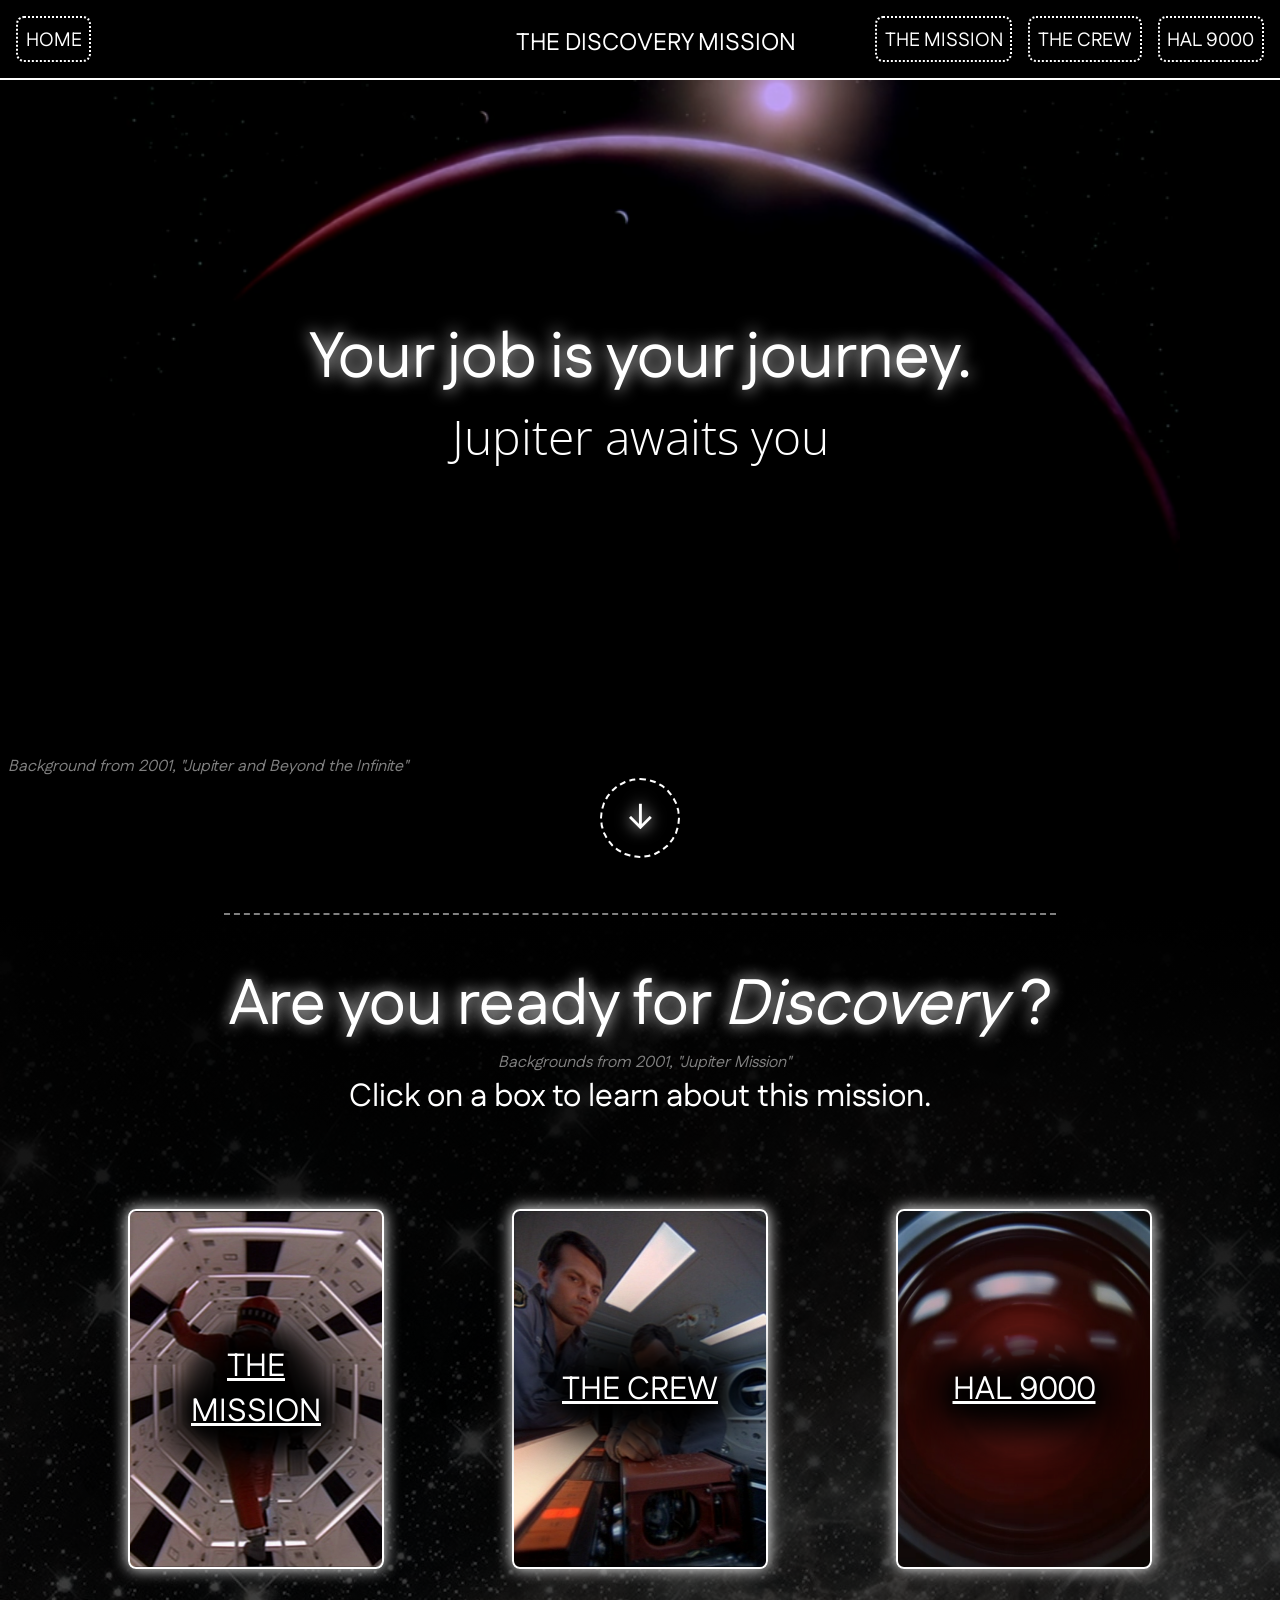
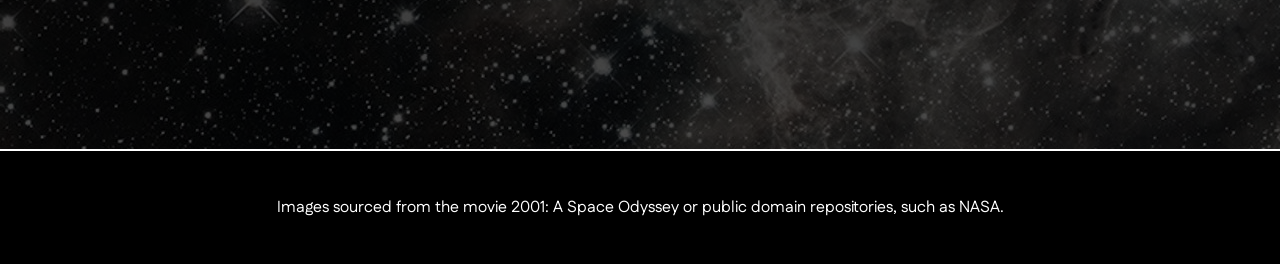
==== index.html @ 58e10f1d "Initial commit" ====
<!DOCTYPE html>
<html>
     <head lang="en">
          <meta charset="utf-8">
          <link href="css/theme.css" rel="stylesheet">
          <link href="css/home.css" rel="stylesheet">
     </head>
     <body>
          <div class="vbox">

               <!-- Top bar -->
               <div class="hbox p8px mh64px" id="top-bar">
                    <div class="flex1 hbox">
                         <a href="" class="topbar-item"><p>HOME</p></a>
                    </div>
                    <p class="flex1 align-center topbar-item" id="top-bar-label">THE DISCOVERY MISSION</p>
                    <div class="hbox" id="topbar-right">
                         <a href="hal9000.html" class="topbar-item"><p>HAL 9000</p></a>
                         <a href="crew.html" class="topbar-item"><p>THE CREW</p></a>
                         <a href="mission.html" class="topbar-item"><p>THE MISSION</p></a>
                    </div>
               </div>

               <!-- Main page content -->
               <div id="main-page">
                    <div class="vbox align-center h75vh p8px pt10vh w100vw" id="main-page">
                         <h1 id="slogan" class="text-anchor-bottom mt25vh glow">Your job is your journey.</h1>
                         <h2 id="subtitle" class="text-anchor-top weight200" style="font-family: 'Open Sans', monospace;">Jupiter awaits you</h2>
                    </div>
                    <p class="image-credit">Background from 2001, "Jupiter and Beyond the Infinite"</p>
               </div>
               
               <!-- an arrow  -->
               <div class="align-center w100vw h15vh">
                    <button onclick="window.scrollBy({top: 1000, behavior: 'smooth'});" id="go-down" class="glow"><p>↓</p></button>
               </div>
               
               <!-- The extra information -->
               <div id="content" class="align-center w100vw pb20vh">
                    <h1 id="ready-for-discovery" class="align-center glow">Are you ready for <italic>Discovery</italic> ?</h1>
                    <p class="image-credit">Backgrounds from 2001, "Jupiter Mission"</p>
                    <h3>Click on a box to learn about this mission.</h3>
                    <div class="hbox align-center mt10vh pl5vw pr5vw">
                         <div class="primary-panel flex1 h40vh ml5vw mr5vw" id="primary-mission">
                              <a href="mission.html.html">THE MISSION</a>
                         </div>
                         <div class="primary-panel flex1 h40vh ml5vw mr5vw" id="primary-crew">
                              <a href="crew.html">THE CREW</a>
                         </div>
                         <div class="primary-panel flex1 h40vh ml5vw mr5vw" id="primary-hal">
                              <a href="hal9000.html">HAL 9000</a>
                         </div>
                    </div>
               </div>
               
               <!-- credits and stuff -->
               <div id="credits" class="w100vw pt5vh pb5vh align-center vbox">
                    <p class="flex1">Images sourced from the movie 2001: A Space Odyssey or public domain repositories, such as NASA.</p>
                    <div id="links">
                         <!-- TODO: add in GitHub link, NASA link, and 2001 wikipedia article -->
                    </div>
               </div>
          </div>
          
          <script src="js/index.js"
     </body>
</html>
---- css/theme.css ----
@import url('https://fonts.googleapis.com/css2?family=Open+Sans:ital,wght@0,300..800;1,300..800&display=swap');
@import url('https://fonts.googleapis.com/css2?family=Montserrat:ital,wght@0,100..900;1,100..900&display=swap');
@import url('https://fonts.googleapis.com/css2?family=Fustat:wght@200..800&display=swap');

:root {
     --bg: rgb(0, 0, 0);
     --bg2: rgb(30, 30, 60);
     --fg: rgb(255, 255, 255);
}

* {
     font-family: "Fustat", "Montserrat", "Open Sans", monospace;
     color: var(--fg);
     box-sizing: border-box;
     margin: 0px;
     font-weight: 400;
}

h1 {
     font-size: 4em;
}
h2 {
     font-size: 3em;
}
h3 {
     font-size: 2em;
}

body, html {
     background-color: var(--bg);
}

.align-center {
     margin: auto;
     text-align: center;
     align-items: center;
}

.vbox {
     display: flex;
     flex-direction: column;
     gap: 0px;
}
.hbox {
     display: flex;
     flex-direction: row;
     gap: 0px;
}

.flex1 { flex: 1; }
.flex2 { flex: 2; }
.flex4 { flex: 4; }
.flex8 { flex: 8; }

.h10vh { height: 10vh; }
.h15vh { height: 15vh; }
.h20vh { height: 20vh; }
.h30vh { height: 30vh; }
.h40vh { height: 40vh; }
.h50vh { height: 50vh; }
.h60vh { height: 60vh; }
.h70vh { height: 70vh; }
.h75vh { height: 75vh; }
.h80vh { height: 80vh; }
.h90vh { height: 90vh; }
.h100vh { height: 100vh; }

.w10vw { width: 10vw; }
.w20vw { width: 20vw; }
.w30vw { width: 30vw; }
.w40vw { width: 40vw; }
.w50vw { width: 50vw; }
.w60vw { width: 60vw; }
.w70vw { width: 70vw; }
.w80vw { width: 80vw; }
.w90vw { width: 90vw; }
.w100vw { width: 100vw; }

.top20vh { top: 20vh; }

.mt10vh { margin-top: 10vh; }
.mt15vh { margin-top: 15vh; }
.mt20vh { margin-top: 20vh; }
.mt25vh { margin-top: 25vh; }
.mt30vh { margin-top: 30vh; }

.ml5vw { margin-left: 5vw; }
.mr5vw { margin-right: 5vw; }

.pt5vh { padding-top: 5vh; }
.pb5vh { padding-bottom: 5vh; }
.pt10vh { padding-top: 10vh; }
.pb10vh { padding-bottom: 10vh; }

.pb20vh { padding-bottom: 20vh;}

.pl5vw { padding-left: 5vw; }
.pr5vw { padding-right: 5vw; }

.p8px { padding: 8px; }

.SHOW { background-color: red; color: blue; }

.text-anchor-bottom { text-anchor: bottom; }
.text-anchor-top { text-anchor: top; }

.mh64px { min-height: 64px; }

.image-credit {
     color: gray;
     font-style: italic;
     margin-left: 8px;
     
     -webkit-user-select: none;
     -ms-user-select: none;
     user-select: none;
}

.align-right { align-self: right; }

italic {
     font-style: italic;
}

.weight200 { font-weight: 200;}
.weight300 { font-weight: 300;}
.weight400 { font-weight: 400;}

.glow {
     text-shadow: 0 0 16px white;
}
---- css/home.css ----
body, html {
     overflow-x: hidden;
}

#main-page {
     background-image: url("../img/main_page_image.png");
     background-size: 120vh;
     background-position-x: center;
     background-repeat: no-repeat;
     margin-top: 0px;
}

#top-bar {
     border-bottom: 2px solid white;
}

#top-bar-label {
     position: absolute;
     width: 100%;
     font-size: x-large;
}

#topbar-right {
     flex-direction: row-reverse;
}

.topbar-item {
     padding: 0.4em;
     font-size: 1.2em;
     margin: 8px;
     margin-left: 8px;
     margin-right: 8px;
}
a.topbar-item {
     border: 2px dotted white;
     z-index: 3;
     border-radius: 8px;
     text-decoration: none;
     transition-duration: 0.3s;
}

a.topbar-item:hover {
     padding: 0.2em;
     transition-duration: 0.3s;
}
a.topbar-item:hover > p {
     font-size: 1.3em;
     transition-duration: 0.3s;
     text-shadow: 0 0 16px white;
}
a.topbar-item > p {
     transition-duration: 0.3s;
     transform: translateY(5%);
}

#ready-for-discovery {
     border-top: 2px dashed gray;
     padding-top: 5vh;
     width: 65vw;
}

#go-down {
     padding: 16px;
     border-radius: 100%;
     color: var(--fg);
     background-color: var(--bg);
     border: 2px dashed white;
     font-size: 2.5em;
     height: 80px;
     aspect-ratio: 1;
     transition-duration: 0.3s;
}
#go-down:hover {
     background-color: var(--bg2);
     cursor: pointer;
     transition-duration: 0.3s;
     font-size: 4em;
     transform: translateY(30%);
}
#go-down > p {
     transform: translateY(-10%);
     transition-duration: 0.3s;
}
#go-down:hover > p {
     transform: translateY(-25%);
     transition-duration: 0.3s;
}

.primary-panel {
     border: 2px solid white;
     display: flex;
     align-items: center;
     text-align: center;
     box-shadow: 0 0 16px rgba(255, 255, 255, 200);
     transition-duration: 0.3s;
     border-radius: 8px;
     background-repeat: none;
     background-position-x: center;
     background-size: auto 100%;
}
.primary-panel > a {
     width: 100%;
     font-size: 2em;
     filter:
          drop-shadow(0 0 8px black)
          drop-shadow(0 0 8px black)
          drop-shadow(0 0 16px black)
          drop-shadow(0 0 16px black)
          drop-shadow(0 0 32px black)
          drop-shadow(0 0 32px black);
     padding-top: 17vh;
     padding-bottom: 17vh;
     padding-left: 3vw;
     padding-right: 3vw;
}

.primary-panel:has(a:hover) {
     box-shadow: 0 0 96px rgba(255, 255, 255, 200);
     transform: scale(105%);
     transition-duration: 0.3s;
}

#primary-hal {
     background-image: url("../img/hal9000.png");
}
#primary-crew {
     background-image: url("../img/crew.png");
}
#primary-mission {
     background-image: url("../img/mission.png");
}

#content {
  position: relative;
  z-index: 0;
}

#content::before {
     content: "";
     position: absolute;
     inset: 0;
     
     background:
          linear-gradient(
               to top,
               rgba(0, 0, 0, 0.7),
               rgba(0, 0, 0, 1)
          ),
          url("../img/stars.png");
     
     filter: saturate(0.2);
     
     z-index: -1;
}

#credits {
     border-top: 2px solid white;
}
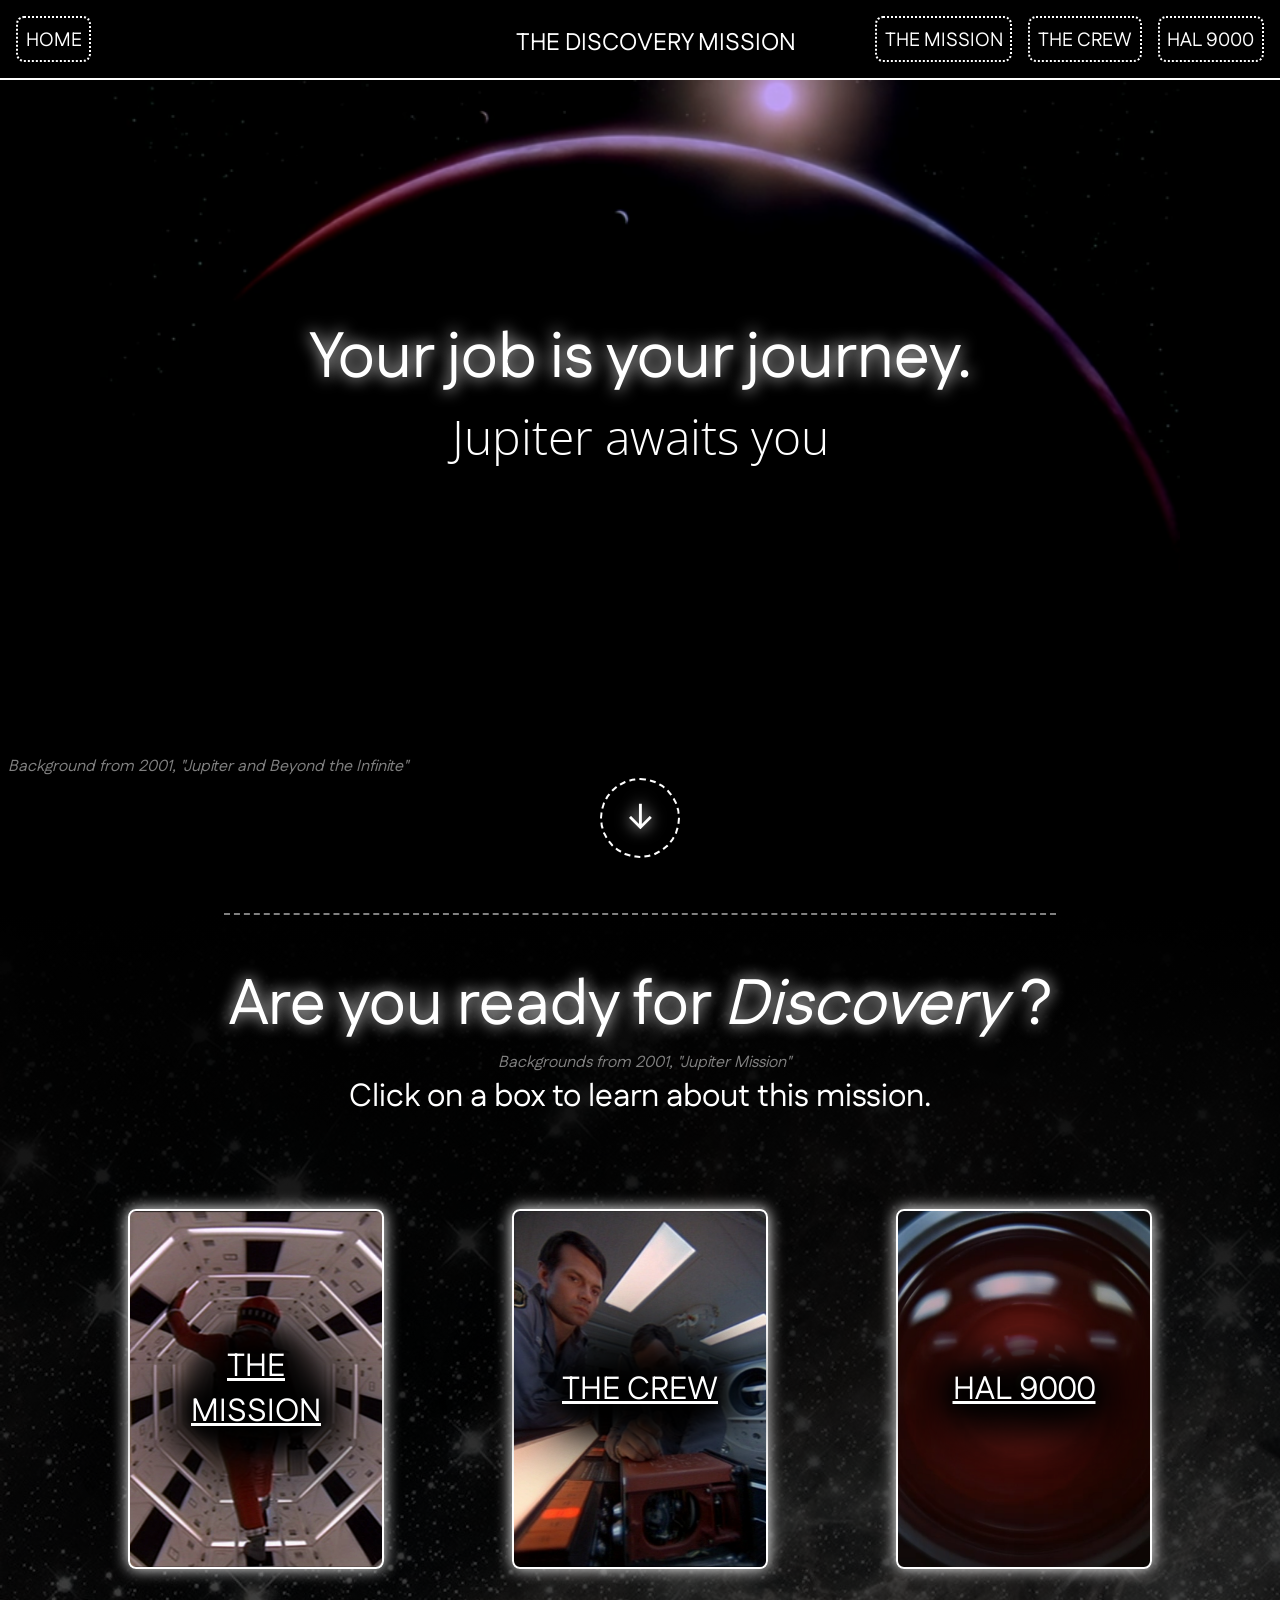
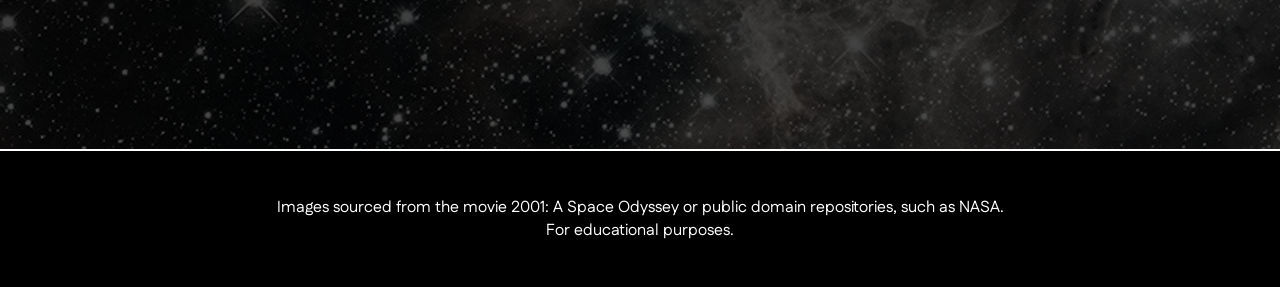
==== commit 6fc5f1c7: "Update index.html" ====
--- a/index.html
+++ b/index.html
@@ -55,7 +55,8 @@
                
                <!-- credits and stuff -->
                <div id="credits" class="w100vw pt5vh pb5vh align-center vbox">
-                    <p class="flex1">Images sourced from the movie 2001: A Space Odyssey or public domain repositories, such as NASA.</p>
+                    <p class="flex1">Images sourced from the movie 2001: A Space Odyssey or public domain repositories, such as NASA.<br>
+                    For educational purposes.</p>
                     <div id="links">
                          <!-- TODO: add in GitHub link, NASA link, and 2001 wikipedia article -->
                     </div>
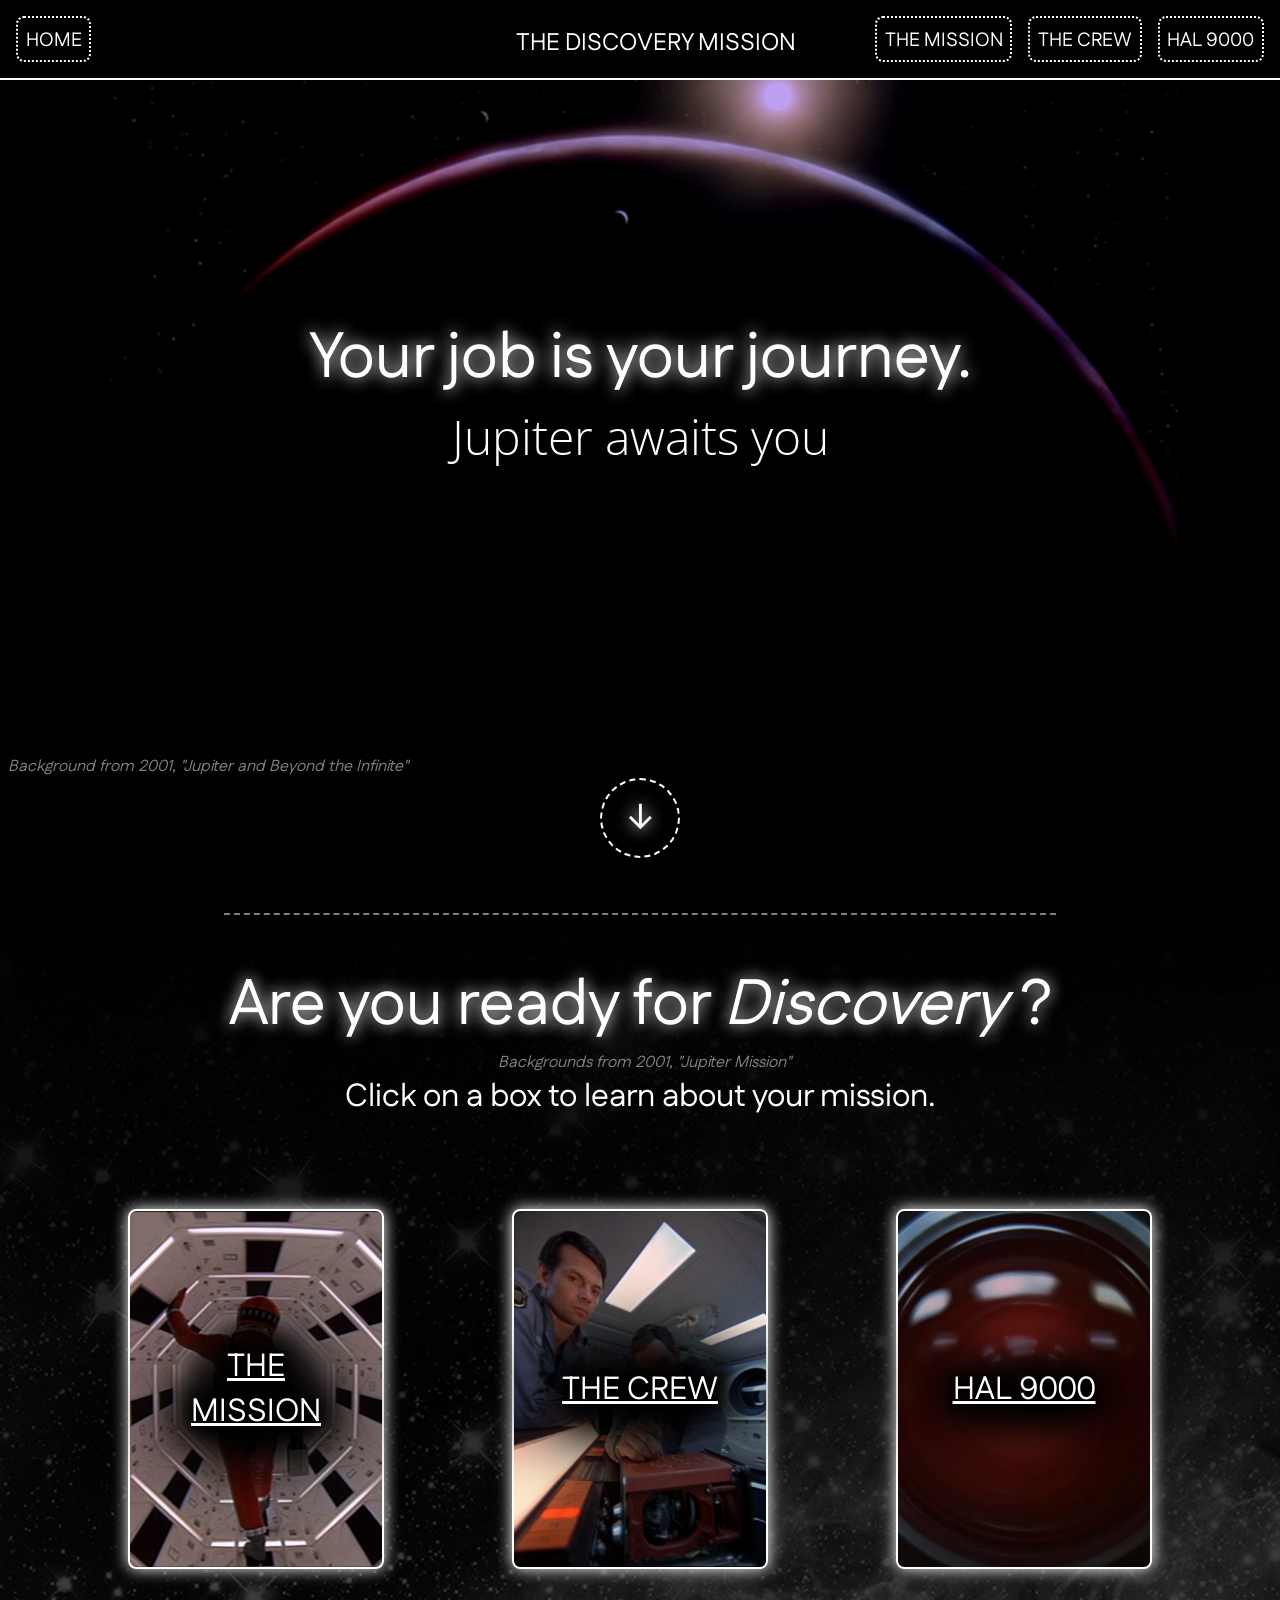
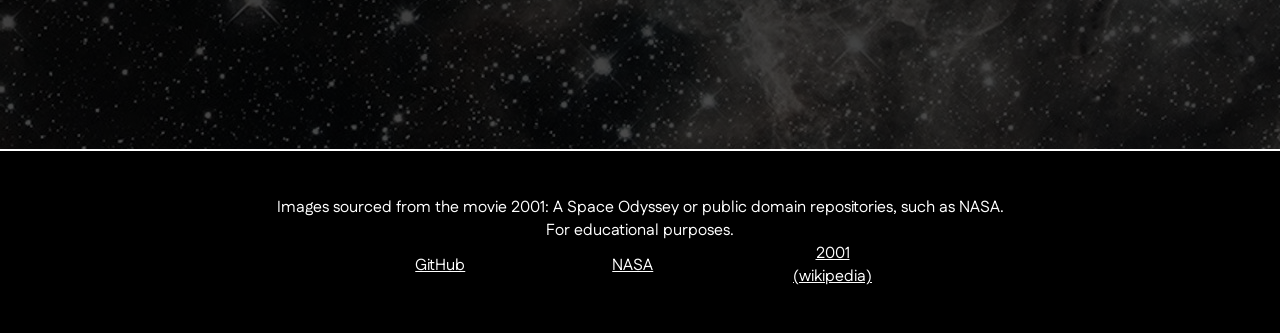
==== commit e9859662: "Added links at the bottom" ====
--- a/index.html
+++ b/index.html
@@ -39,7 +39,7 @@
                <div id="content" class="align-center w100vw pb20vh">
                     <h1 id="ready-for-discovery" class="align-center glow">Are you ready for <italic>Discovery</italic> ?</h1>
                     <p class="image-credit">Backgrounds from 2001, "Jupiter Mission"</p>
-                    <h3>Click on a box to learn about this mission.</h3>
+                    <h3>Click on a box to learn about your mission.</h3>
                     <div class="hbox align-center mt10vh pl5vw pr5vw">
                          <div class="primary-panel flex1 h40vh ml5vw mr5vw" id="primary-mission">
                               <a href="mission.html.html">THE MISSION</a>
@@ -57,8 +57,10 @@
                <div id="credits" class="w100vw pt5vh pb5vh align-center vbox">
                     <p class="flex1">Images sourced from the movie 2001: A Space Odyssey or public domain repositories, such as NASA.<br>
                     For educational purposes.</p>
-                    <div id="links">
-                         <!-- TODO: add in GitHub link, NASA link, and 2001 wikipedia article -->
+                    <div id="links" class="hbox align-center">
+                         <a href="https://github.com/nixii/2001-discovery" class="flex1 ml5vw mr5vw">GitHub</a>
+                         <a href="https://nasa.gov" class="flex1 ml5vw mr5vw">NASA</a>
+                         <a href="https://en.wikipedia.org/wiki/2001:_A_Space_Odyssey" class="flex1 ml5vw mr5vw">2001 (wikipedia)</a>
                     </div>
                </div>
           </div>
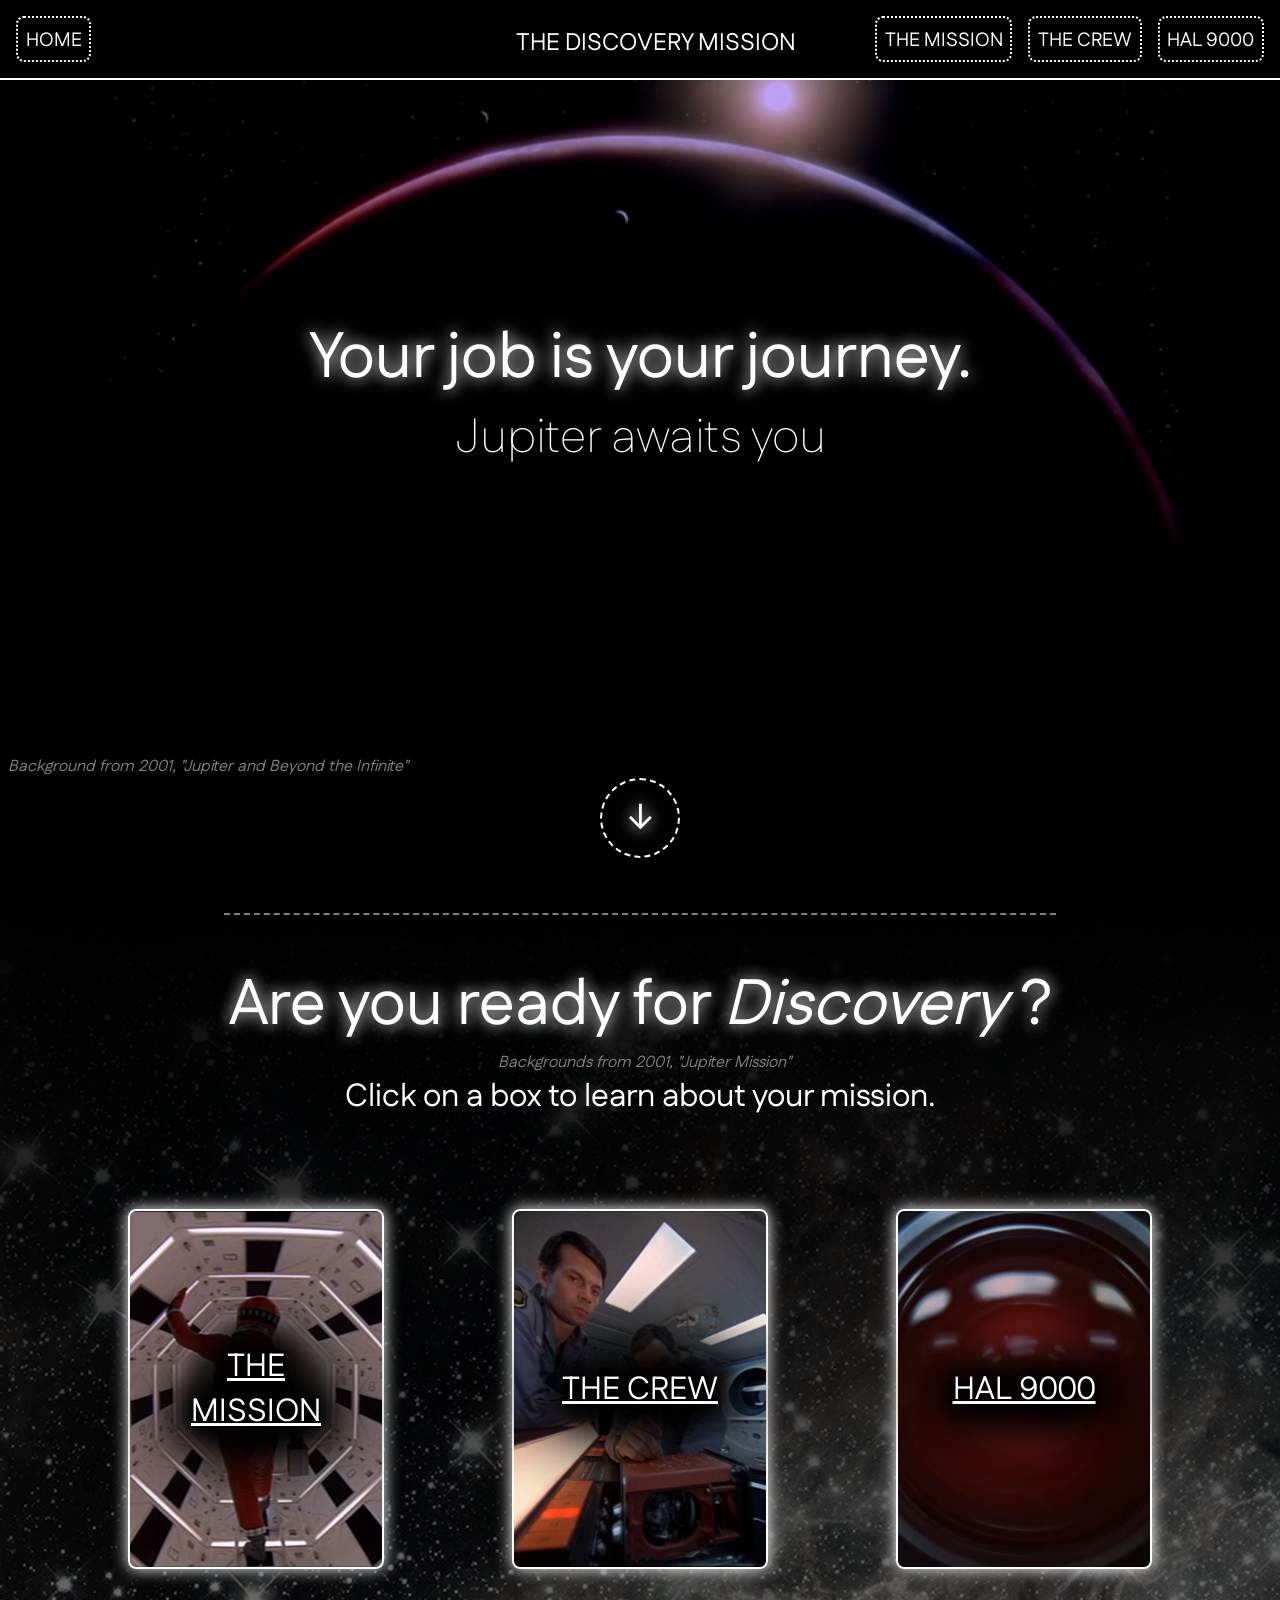
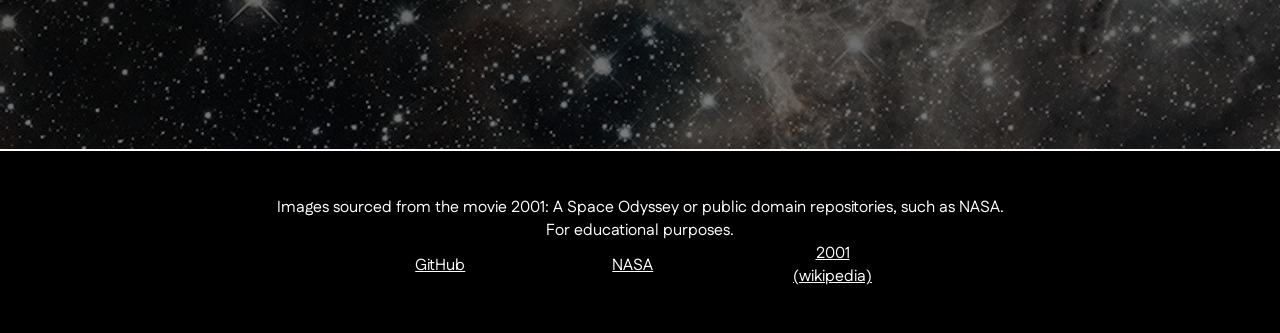
==== commit e987cd0a: "slight visual improvements" ====
--- a/index.html
+++ b/index.html
@@ -25,14 +25,14 @@
                <div id="main-page">
                     <div class="vbox align-center h75vh p8px pt10vh w100vw" id="main-page">
                          <h1 id="slogan" class="text-anchor-bottom mt25vh glow">Your job is your journey.</h1>
-                         <h2 id="subtitle" class="text-anchor-top weight200" style="font-family: 'Open Sans', monospace;">Jupiter awaits you</h2>
+                         <h2 id="subtitle" class="text-anchor-top weight200">Jupiter awaits you</h2>
                     </div>
                     <p class="image-credit">Background from 2001, "Jupiter and Beyond the Infinite"</p>
                </div>
                
                <!-- an arrow  -->
                <div class="align-center w100vw h15vh">
-                    <button onclick="window.scrollBy({top: 1000, behavior: 'smooth'});" id="go-down" class="glow"><p>↓</p></button>
+                    <button onclick="window.scrollTo({top: 1000, behavior: 'smooth'});" id="go-down" class="glow"><p>↓</p></button>
                </div>
                
                <!-- The extra information -->
--- a/css/theme.css
+++ b/css/theme.css
@@ -111,10 +111,6 @@
      color: gray;
      font-style: italic;
      margin-left: 8px;
-     
-     -webkit-user-select: none;
-     -ms-user-select: none;
-     user-select: none;
 }
 
 .align-right { align-self: right; }
--- a/css/home.css
+++ b/css/home.css
@@ -96,7 +96,7 @@
      transition-duration: 0.3s;
      border-radius: 8px;
      background-repeat: none;
-     background-position-x: center;
+     background-position: center;
      background-size: auto 100%;
 }
 .primary-panel > a {
@@ -117,9 +117,10 @@
 
 .primary-panel:has(a:hover) {
      box-shadow: 0 0 96px rgba(255, 255, 255, 200);
-     transform: scale(105%);
+     transform: scale(110%);
      transition-duration: 0.3s;
 }
+
 
 #primary-hal {
      background-image: url("../img/hal9000.png");
@@ -144,12 +145,12 @@
      background:
           linear-gradient(
                to top,
-               rgba(0, 0, 0, 0.7),
+               rgba(0, 0, 0, 0.5),
                rgba(0, 0, 0, 1)
           ),
           url("../img/stars.png");
      
-     filter: saturate(0.2);
+     filter: saturate(0.3);
      
      z-index: -1;
 }
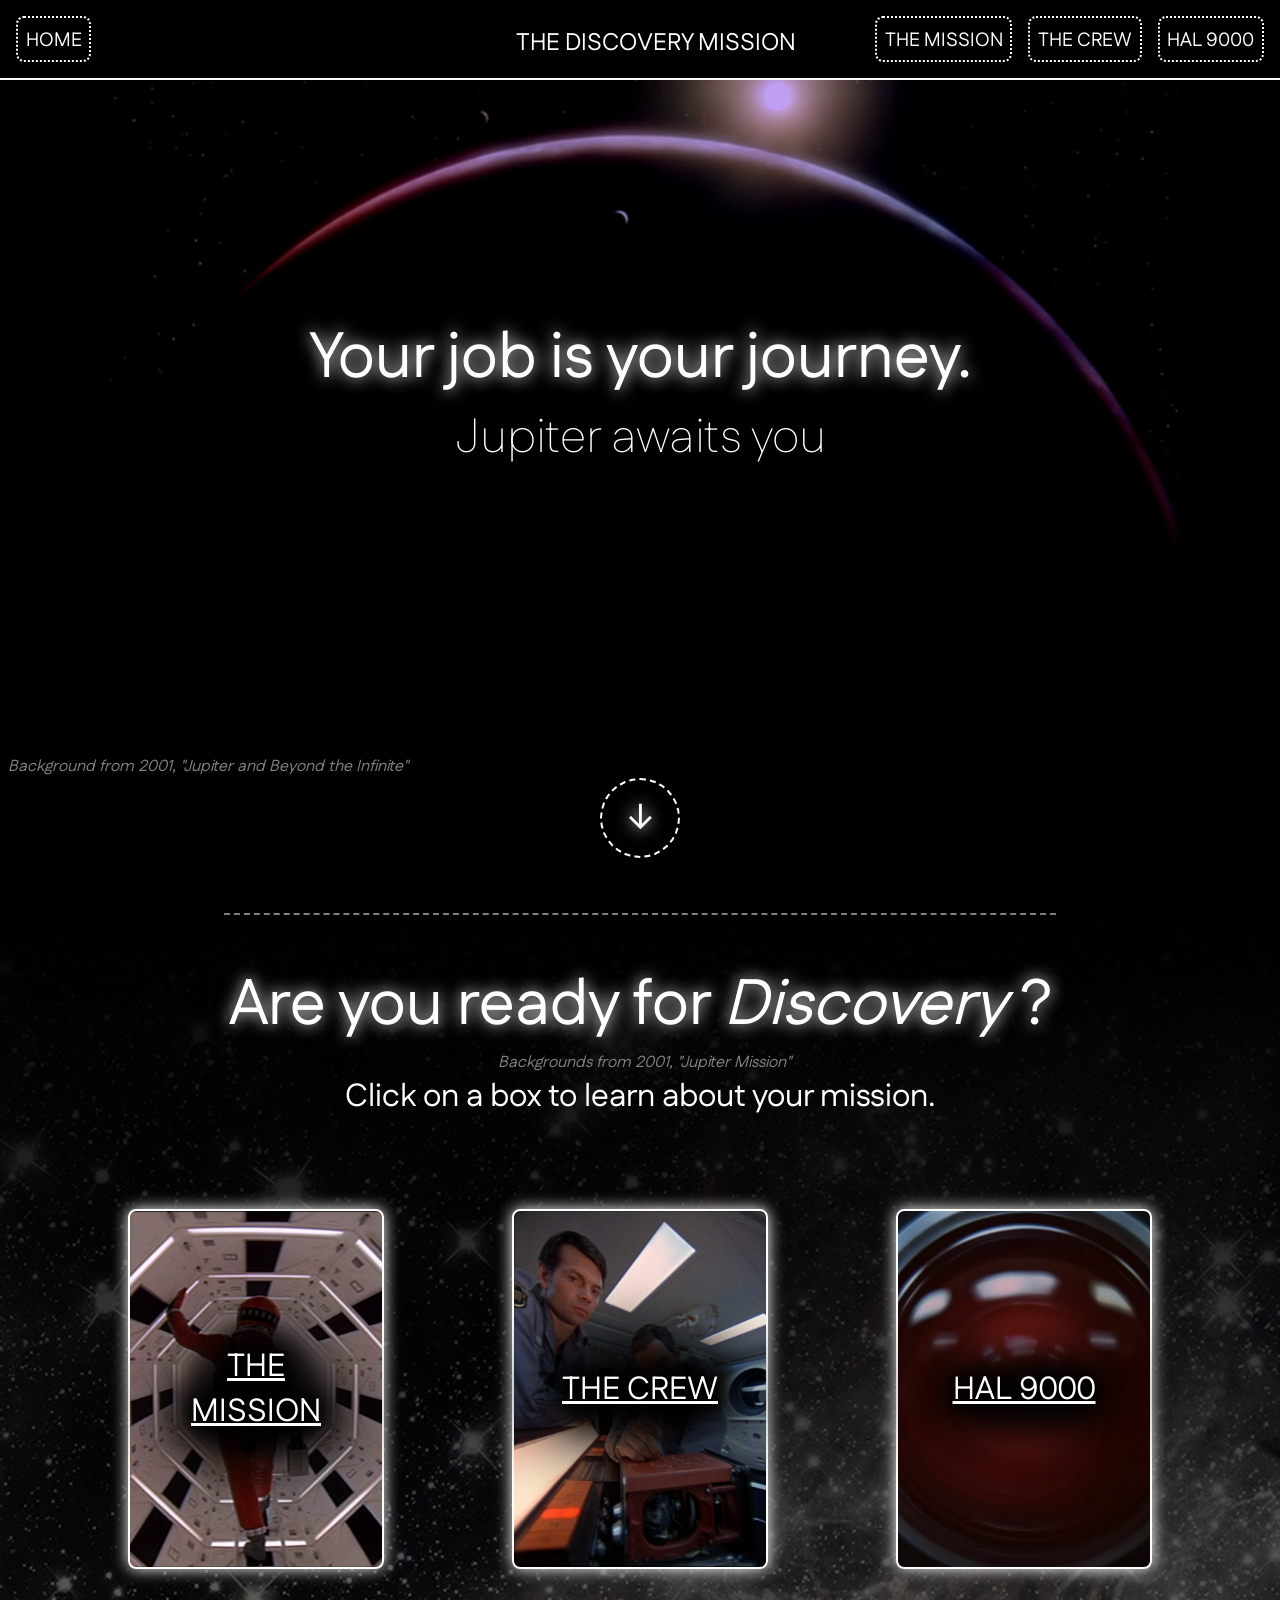
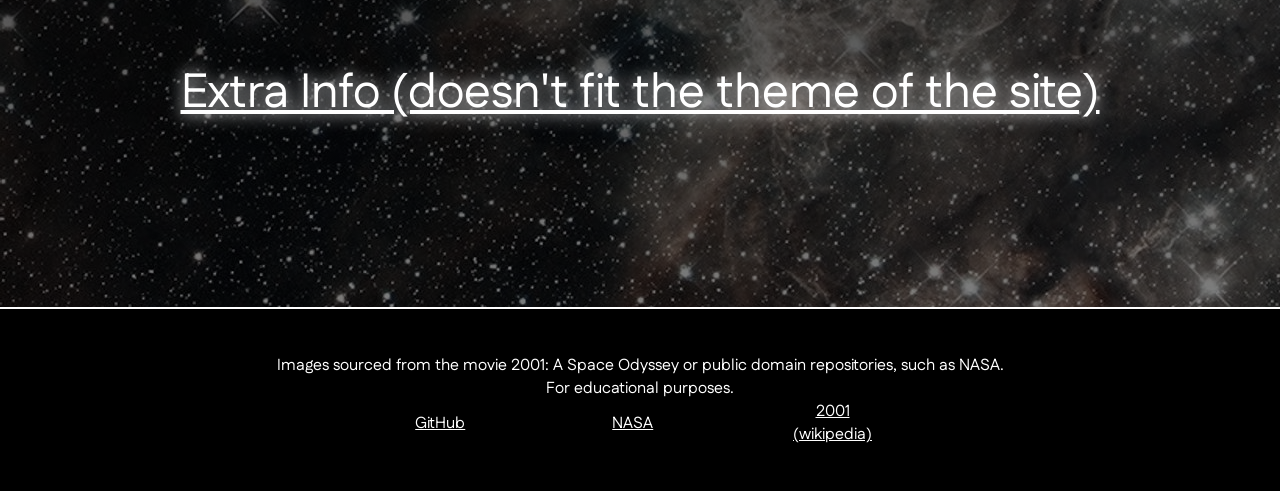
==== commit 3cb634d8: "grammar better; theme better; created extra" ====
--- a/index.html
+++ b/index.html
@@ -3,6 +3,7 @@
      <head lang="en">
           <meta charset="utf-8">
           <link href="css/theme.css" rel="stylesheet">
+          <link href="css/gen.css" rel="stylesheet">
           <link href="css/home.css" rel="stylesheet">
      </head>
      <body>
@@ -11,7 +12,7 @@
                <!-- Top bar -->
                <div class="hbox p8px mh64px" id="top-bar">
                     <div class="flex1 hbox">
-                         <a href="" class="topbar-item"><p>HOME</p></a>
+                         <a href="index.html" class="topbar-item"><p>HOME</p></a>
                     </div>
                     <p class="flex1 align-center topbar-item" id="top-bar-label">THE DISCOVERY MISSION</p>
                     <div class="hbox" id="topbar-right">
@@ -42,7 +43,7 @@
                     <h3>Click on a box to learn about your mission.</h3>
                     <div class="hbox align-center mt10vh pl5vw pr5vw">
                          <div class="primary-panel flex1 h40vh ml5vw mr5vw" id="primary-mission">
-                              <a href="mission.html.html">THE MISSION</a>
+                              <a href="mission.html">THE MISSION</a>
                          </div>
                          <div class="primary-panel flex1 h40vh ml5vw mr5vw" id="primary-crew">
                               <a href="crew.html">THE CREW</a>
@@ -51,6 +52,7 @@
                               <a href="hal9000.html">HAL 9000</a>
                          </div>
                     </div>
+                    <a href="extra.html"><h2 class="glow mt10vh">Extra Info (doesn't fit the theme of the site)</h2></a>
                </div>
                
                <!-- credits and stuff -->
@@ -64,7 +66,5 @@
                     </div>
                </div>
           </div>
-          
-          <script src="js/index.js"
      </body>
-</html>+</html>
--- a/css/theme.css
+++ b/css/theme.css
@@ -28,13 +28,16 @@
 }
 
 body, html {
-     background-color: var(--bg);
+     background-color: var(--bg); 
 }
 
 .align-center {
      margin: auto;
      text-align: center;
      align-items: center;
+}
+.align-right {
+     text-align: right;
 }
 
 .vbox {
@@ -76,10 +79,13 @@
 .w80vw { width: 80vw; }
 .w90vw { width: 90vw; }
 .w100vw { width: 100vw; }
+.w100percent { width: 100%; }
 
 .top20vh { top: 20vh; }
 
+.mb5vh { margin-bottom: 5vh; }
 .mt10vh { margin-top: 10vh; }
+.mb10vh { margin-bottom: 10vh; }
 .mt15vh { margin-top: 15vh; }
 .mt20vh { margin-top: 20vh; }
 .mt25vh { margin-top: 25vh; }
@@ -87,6 +93,9 @@
 
 .ml5vw { margin-left: 5vw; }
 .mr5vw { margin-right: 5vw; }
+.ml10vw { margin-left: 10vw; }
+.mr10vw { margin-right: 10vw; }
+.ml35vw { margin-left: 35vw; }
 
 .pt5vh { padding-top: 5vh; }
 .pb5vh { padding-bottom: 5vh; }
@@ -107,6 +116,15 @@
 
 .mh64px { min-height: 64px; }
 
+.font-size-large { font-size: large; }
+.font-size-larger { font-size: larger; }
+
+.font-size-1em { font-size: 1em; }
+.font-size-1-5em { font-size: 1.5em; }
+.font-size-2em { font-size: 2em; }
+
+.justified { text-align: justify; }
+
 .image-credit {
      color: gray;
      font-style: italic;
@@ -125,4 +143,4 @@
 
 .glow {
      text-shadow: 0 0 16px white;
-}+}
--- a/css/gen.css
+++ b/css/gen.css
@@ -0,0 +1,129 @@
+
+body, html {
+     overflow-x: hidden;
+}
+
+#main-page {
+     margin-top: 0px;
+}
+
+#top-bar {
+     border-bottom: 2px solid white;
+}
+
+#top-bar-label {
+     position: absolute;
+     width: 100%;
+     font-size: x-large;
+}
+
+#topbar-right {
+     flex-direction: row-reverse;
+}
+
+.topbar-item {
+     padding: 0.4em;
+     font-size: 1.2em;
+     margin: 8px;
+     margin-left: 8px;
+     margin-right: 8px;
+}
+a.topbar-item {
+     border: 2px dotted white;
+     z-index: 3;
+     border-radius: 8px;
+     text-decoration: none;
+     transition-duration: 0.3s;
+}
+
+a.topbar-item:hover {
+     padding: 0.2em;
+     transition-duration: 0.3s;
+}
+a.topbar-item:hover > p {
+     font-size: 1.3em;
+     transition-duration: 0.3s;
+     text-shadow: 0 0 16px white;
+}
+a.topbar-item > p {
+     transition-duration: 0.3s;
+     transform: translateY(5%);
+}
+
+#credits {
+     border-top: 2px solid white;
+     background-color: var(--bg);
+}
+
+.section-image > img {
+     width: 25vw;
+     aspect-ratio: 1.3/1;
+     border: 2px solid white;
+     object-fit: cover;
+     margin: auto;
+     box-shadow: 0 0 16px white;
+     border-radius: 8px;
+     transition-duration: 0.3s;
+}
+
+.section-image > img:hover {
+     box-shadow: 0 0 64px white;
+     transition-duration: 0.3s;
+     transform: scale(110%);
+}
+.section-image {
+     display: flex;
+     border-radius: 8px;
+}
+
+.textshadow {
+     text-shadow: 2px 2px 0px black;
+}
+
+.primary-panel {
+     border: 2px solid white;
+     display: flex;
+     align-items: center;
+     text-align: center;
+     box-shadow: 0 0 16px rgba(255, 255, 255, 200);
+     transition-duration: 0.3s;
+     border-radius: 8px;
+     background-repeat: none;
+     background-position: center;
+     background-size: auto 100%;
+}
+.primary-panel > a {
+     width: 100%;
+     font-size: 2em;
+     filter:
+          drop-shadow(0 0 8px black)
+          drop-shadow(0 0 8px black)
+          drop-shadow(0 0 16px black)
+          drop-shadow(0 0 16px black)
+          drop-shadow(0 0 32px black)
+          drop-shadow(0 0 32px black);
+     padding-top: 17vh;
+     padding-bottom: 17vh;
+     padding-left: 3vw;
+     padding-right: 3vw;
+}
+
+.primary-panel:has(a:hover) {
+     box-shadow: 0 0 96px rgba(255, 255, 255, 200);
+     transform: scale(110%);
+     transition-duration: 0.3s;
+}
+
+
+#primary-hal {
+     background-image: url("../img/hal9000.png");
+}
+#primary-crew {
+     background-image: url("../img/crew.png");
+}
+#primary-mission {
+     background-image: url("../img/mission.png");
+}
+#primary-home {
+     background-image: url("../img/earth.png");
+}
--- a/css/home.css
+++ b/css/home.css
@@ -1,57 +1,9 @@
-
-body, html {
-     overflow-x: hidden;
-}
 
 #main-page {
      background-image: url("../img/main_page_image.png");
      background-size: 120vh;
      background-position-x: center;
      background-repeat: no-repeat;
-     margin-top: 0px;
-}
-
-#top-bar {
-     border-bottom: 2px solid white;
-}
-
-#top-bar-label {
-     position: absolute;
-     width: 100%;
-     font-size: x-large;
-}
-
-#topbar-right {
-     flex-direction: row-reverse;
-}
-
-.topbar-item {
-     padding: 0.4em;
-     font-size: 1.2em;
-     margin: 8px;
-     margin-left: 8px;
-     margin-right: 8px;
-}
-a.topbar-item {
-     border: 2px dotted white;
-     z-index: 3;
-     border-radius: 8px;
-     text-decoration: none;
-     transition-duration: 0.3s;
-}
-
-a.topbar-item:hover {
-     padding: 0.2em;
-     transition-duration: 0.3s;
-}
-a.topbar-item:hover > p {
-     font-size: 1.3em;
-     transition-duration: 0.3s;
-     text-shadow: 0 0 16px white;
-}
-a.topbar-item > p {
-     transition-duration: 0.3s;
-     transform: translateY(5%);
 }
 
 #ready-for-discovery {
@@ -87,51 +39,6 @@
      transition-duration: 0.3s;
 }
 
-.primary-panel {
-     border: 2px solid white;
-     display: flex;
-     align-items: center;
-     text-align: center;
-     box-shadow: 0 0 16px rgba(255, 255, 255, 200);
-     transition-duration: 0.3s;
-     border-radius: 8px;
-     background-repeat: none;
-     background-position: center;
-     background-size: auto 100%;
-}
-.primary-panel > a {
-     width: 100%;
-     font-size: 2em;
-     filter:
-          drop-shadow(0 0 8px black)
-          drop-shadow(0 0 8px black)
-          drop-shadow(0 0 16px black)
-          drop-shadow(0 0 16px black)
-          drop-shadow(0 0 32px black)
-          drop-shadow(0 0 32px black);
-     padding-top: 17vh;
-     padding-bottom: 17vh;
-     padding-left: 3vw;
-     padding-right: 3vw;
-}
-
-.primary-panel:has(a:hover) {
-     box-shadow: 0 0 96px rgba(255, 255, 255, 200);
-     transform: scale(110%);
-     transition-duration: 0.3s;
-}
-
-
-#primary-hal {
-     background-image: url("../img/hal9000.png");
-}
-#primary-crew {
-     background-image: url("../img/crew.png");
-}
-#primary-mission {
-     background-image: url("../img/mission.png");
-}
-
 #content {
   position: relative;
   z-index: 0;
@@ -153,8 +60,4 @@
      filter: saturate(0.3);
      
      z-index: -1;
-}
-
-#credits {
-     border-top: 2px solid white;
 }
